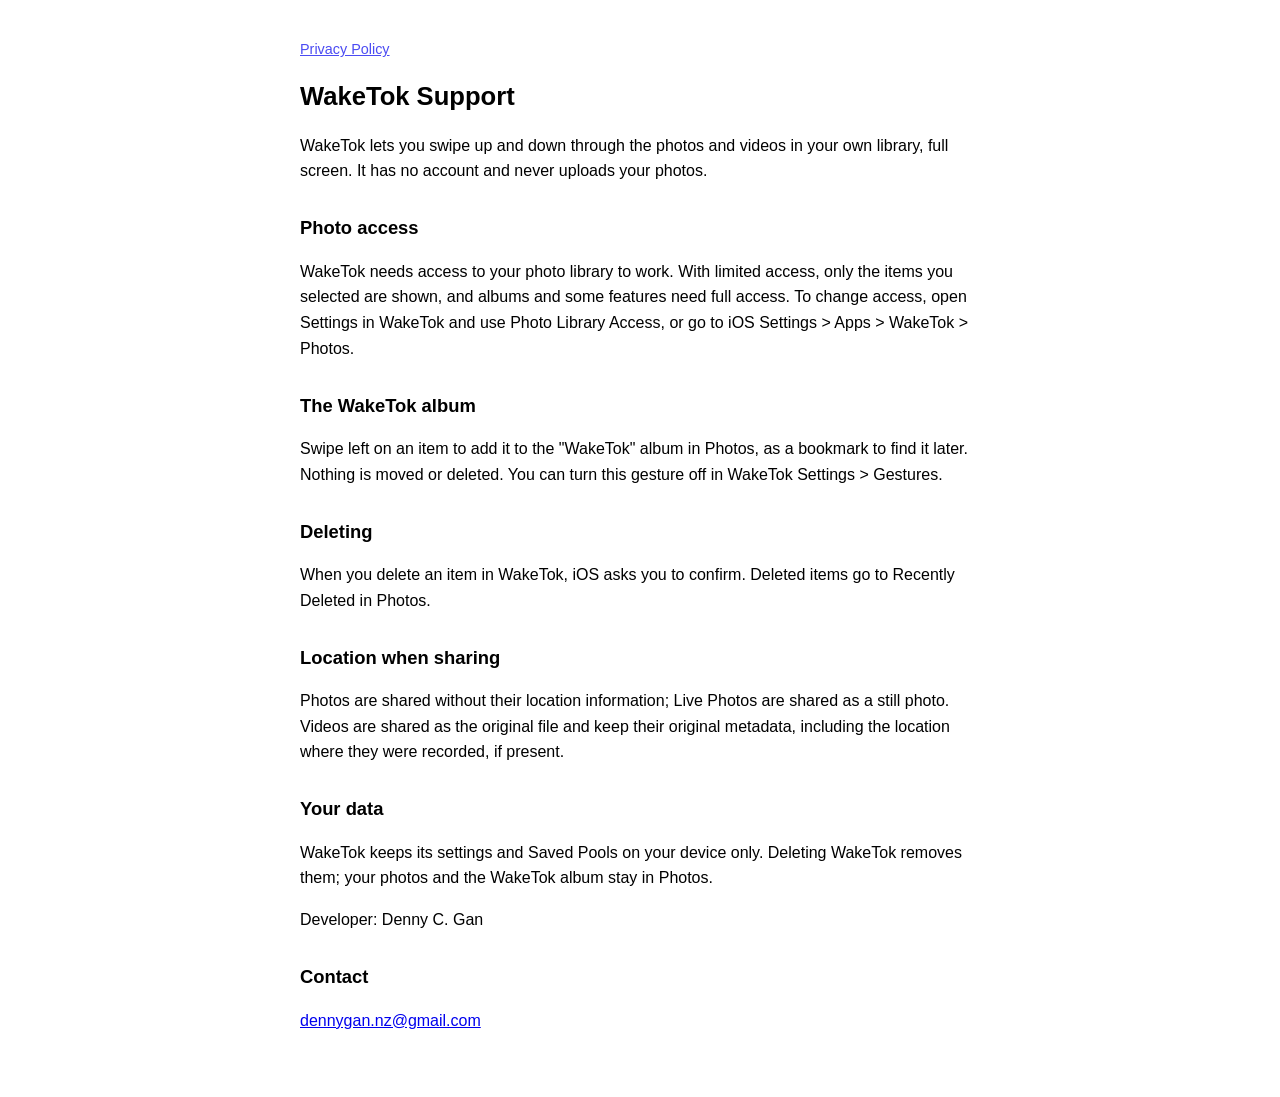
==== support/index.html @ 3687716e "Add privacy and support pages" ====
<!doctype html>
<html lang="en">
<head>
<meta charset="utf-8">
<meta name="viewport" content="width=device-width, initial-scale=1">
<title>WakeTok Support</title>
<link rel="stylesheet" href="../style.css">
</head>
<body>
<main>
<p class="nav"><a href="../privacy/">Privacy Policy</a></p>

<h1>WakeTok Support</h1>
<p>WakeTok lets you swipe up and down through the photos and videos in your own library, full screen. It has no account and never uploads your photos.</p>

<h2>Photo access</h2>
<p>WakeTok needs access to your photo library to work. With limited access, only the items you selected are shown, and albums and some features need full access. To change access, open Settings in WakeTok and use Photo Library Access, or go to iOS Settings &gt; Apps &gt; WakeTok &gt; Photos.</p>

<h2>The WakeTok album</h2>
<p>Swipe left on an item to add it to the "WakeTok" album in Photos, as a bookmark to find it later. Nothing is moved or deleted. You can turn this gesture off in WakeTok Settings &gt; Gestures.</p>

<h2>Deleting</h2>
<p>When you delete an item in WakeTok, iOS asks you to confirm. Deleted items go to Recently Deleted in Photos.</p>

<h2>Location when sharing</h2>
<p>Photos are shared without their location information; Live Photos are shared as a still photo. Videos are shared as the original file and keep their original metadata, including the location where they were recorded, if present.</p>

<h2>Your data</h2>
<p>WakeTok keeps its settings and Saved Pools on your device only. Deleting WakeTok removes them; your photos and the WakeTok album stay in Photos.</p>

<p>Developer: Denny C. Gan</p>

<h2>Contact</h2>
<p><a href="mailto:dennygan.nz@gmail.com">dennygan.nz@gmail.com</a></p>
</main>
</body>
</html>
---- style.css ----
:root { color-scheme: light dark; }
body { margin: 0; font: 16px/1.6 -apple-system, BlinkMacSystemFont, "Segoe UI", sans-serif; }
main { max-width: 680px; margin: 0 auto; padding: 24px 20px 48px; }
h1 { font-size: 1.6em; margin: 0.4em 0; }
h2 { font-size: 1.15em; margin-top: 1.6em; }
.meta, .nav { opacity: 0.7; font-size: 0.9em; }
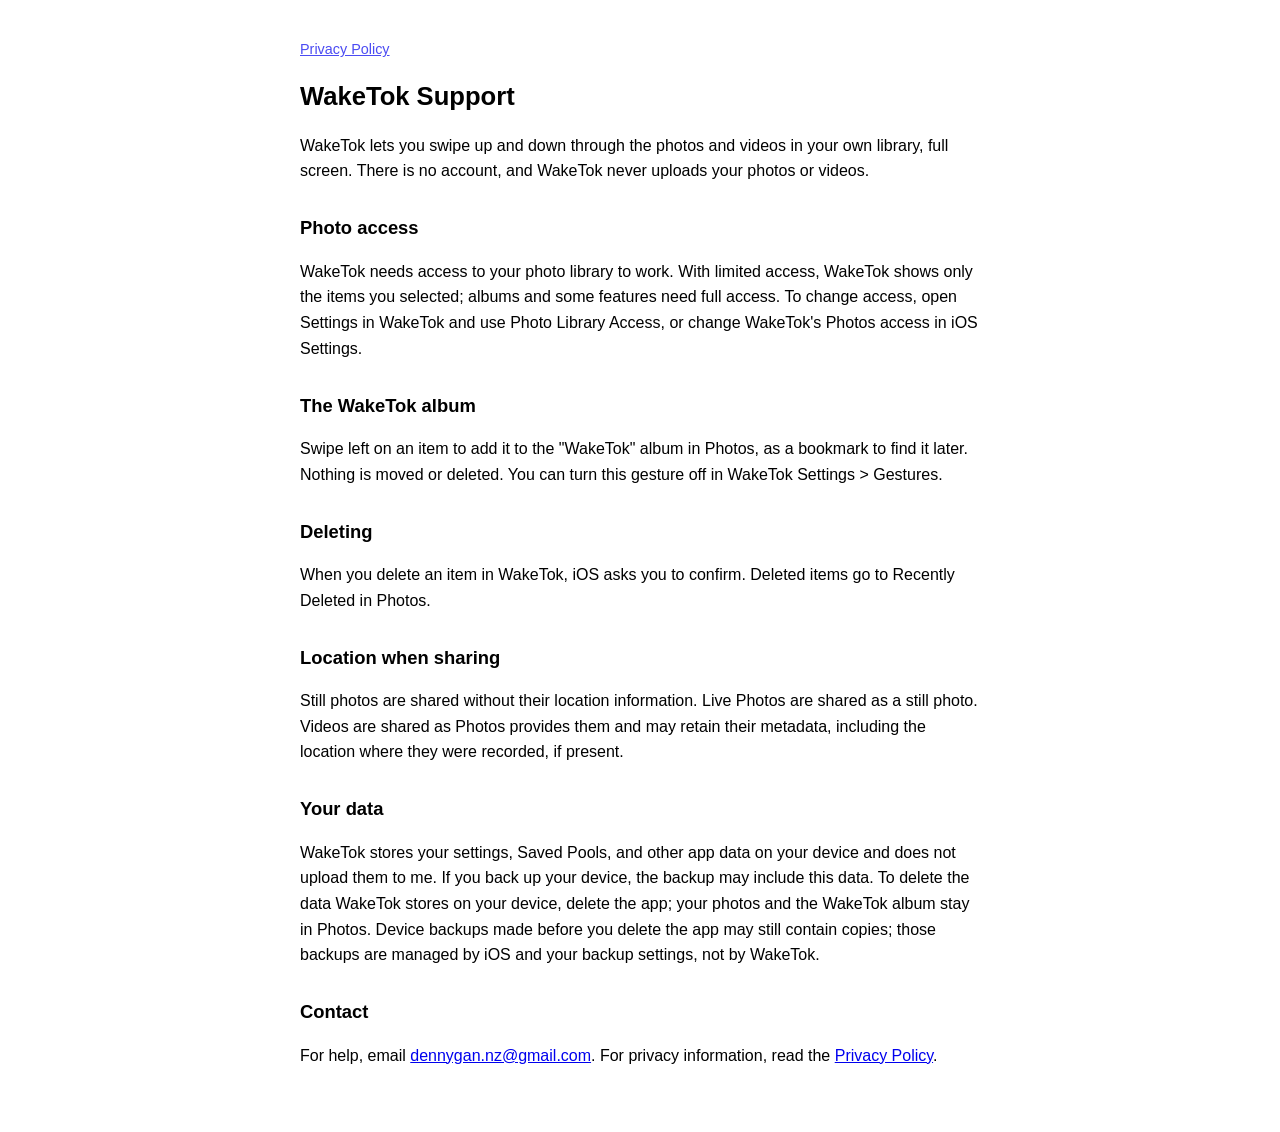
==== commit 32bdc141: "Rewrite the privacy policy and align the support page" ====
--- a/support/index.html
+++ b/support/index.html
@@ -11,10 +11,10 @@
 <p class="nav"><a href="../privacy/">Privacy Policy</a></p>
 
 <h1>WakeTok Support</h1>
-<p>WakeTok lets you swipe up and down through the photos and videos in your own library, full screen. It has no account and never uploads your photos.</p>
+<p>WakeTok lets you swipe up and down through the photos and videos in your own library, full screen. There is no account, and WakeTok never uploads your photos or videos.</p>
 
 <h2>Photo access</h2>
-<p>WakeTok needs access to your photo library to work. With limited access, only the items you selected are shown, and albums and some features need full access. To change access, open Settings in WakeTok and use Photo Library Access, or go to iOS Settings &gt; Apps &gt; WakeTok &gt; Photos.</p>
+<p>WakeTok needs access to your photo library to work. With limited access, WakeTok shows only the items you selected; albums and some features need full access. To change access, open Settings in WakeTok and use Photo Library Access, or change WakeTok's Photos access in iOS Settings.</p>
 
 <h2>The WakeTok album</h2>
 <p>Swipe left on an item to add it to the "WakeTok" album in Photos, as a bookmark to find it later. Nothing is moved or deleted. You can turn this gesture off in WakeTok Settings &gt; Gestures.</p>
@@ -23,15 +23,13 @@
 <p>When you delete an item in WakeTok, iOS asks you to confirm. Deleted items go to Recently Deleted in Photos.</p>
 
 <h2>Location when sharing</h2>
-<p>Photos are shared without their location information; Live Photos are shared as a still photo. Videos are shared as the original file and keep their original metadata, including the location where they were recorded, if present.</p>
+<p>Still photos are shared without their location information. Live Photos are shared as a still photo. Videos are shared as Photos provides them and may retain their metadata, including the location where they were recorded, if present.</p>
 
 <h2>Your data</h2>
-<p>WakeTok keeps its settings and Saved Pools on your device only. Deleting WakeTok removes them; your photos and the WakeTok album stay in Photos.</p>
-
-<p>Developer: Denny C. Gan</p>
+<p>WakeTok stores your settings, Saved Pools, and other app data on your device and does not upload them to me. If you back up your device, the backup may include this data. To delete the data WakeTok stores on your device, delete the app; your photos and the WakeTok album stay in Photos. Device backups made before you delete the app may still contain copies; those backups are managed by iOS and your backup settings, not by WakeTok.</p>
 
 <h2>Contact</h2>
-<p><a href="mailto:dennygan.nz@gmail.com">dennygan.nz@gmail.com</a></p>
+<p>For help, email <a href="mailto:dennygan.nz@gmail.com">dennygan.nz@gmail.com</a>. For privacy information, read the <a href="../privacy/">Privacy Policy</a>.</p>
 </main>
 </body>
 </html>
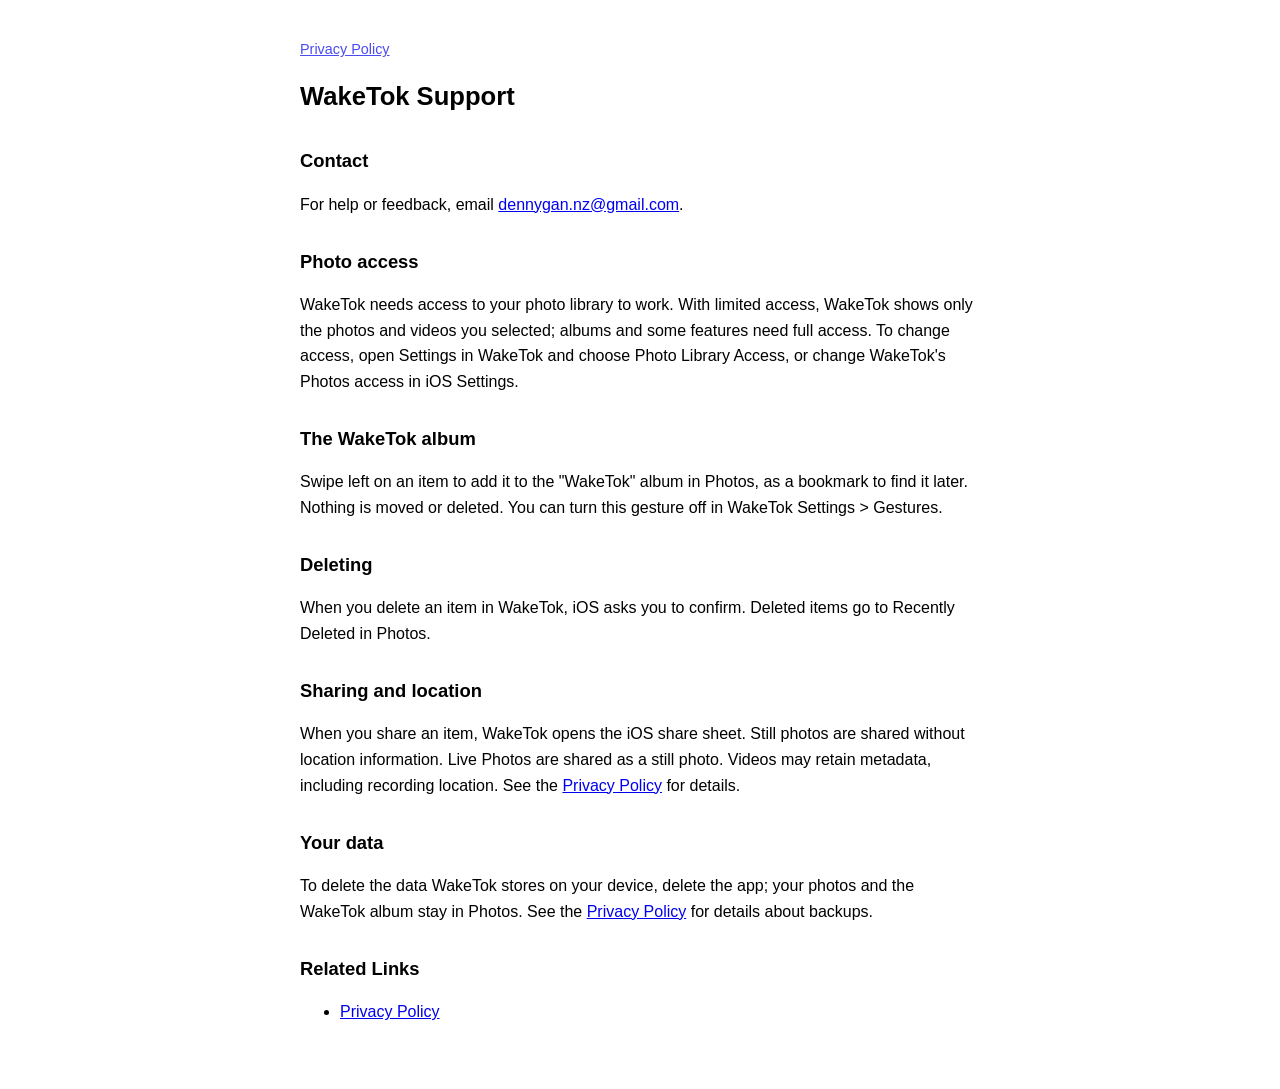
==== commit 130c28b4: "Streamline the support page" ====
--- a/support/index.html
+++ b/support/index.html
@@ -11,10 +11,12 @@
 <p class="nav"><a href="../privacy/">Privacy Policy</a></p>
 
 <h1>WakeTok Support</h1>
-<p>WakeTok lets you swipe up and down through the photos and videos in your own library, full screen. There is no account, and WakeTok never uploads your photos or videos.</p>
+
+<h2>Contact</h2>
+<p>For help or feedback, email <a href="mailto:dennygan.nz@gmail.com">dennygan.nz@gmail.com</a>.</p>
 
 <h2>Photo access</h2>
-<p>WakeTok needs access to your photo library to work. With limited access, WakeTok shows only the items you selected; albums and some features need full access. To change access, open Settings in WakeTok and use Photo Library Access, or change WakeTok's Photos access in iOS Settings.</p>
+<p>WakeTok needs access to your photo library to work. With limited access, WakeTok shows only the photos and videos you selected; albums and some features need full access. To change access, open Settings in WakeTok and choose Photo Library Access, or change WakeTok's Photos access in iOS Settings.</p>
 
 <h2>The WakeTok album</h2>
 <p>Swipe left on an item to add it to the "WakeTok" album in Photos, as a bookmark to find it later. Nothing is moved or deleted. You can turn this gesture off in WakeTok Settings &gt; Gestures.</p>
@@ -22,14 +24,16 @@
 <h2>Deleting</h2>
 <p>When you delete an item in WakeTok, iOS asks you to confirm. Deleted items go to Recently Deleted in Photos.</p>
 
-<h2>Location when sharing</h2>
-<p>Still photos are shared without their location information. Live Photos are shared as a still photo. Videos are shared as Photos provides them and may retain their metadata, including the location where they were recorded, if present.</p>
+<h2>Sharing and location</h2>
+<p>When you share an item, WakeTok opens the iOS share sheet. Still photos are shared without location information. Live Photos are shared as a still photo. Videos may retain metadata, including recording location. See the <a href="../privacy/">Privacy Policy</a> for details.</p>
 
 <h2>Your data</h2>
-<p>WakeTok stores your settings, Saved Pools, and other app data on your device and does not upload them to me. If you back up your device, the backup may include this data. To delete the data WakeTok stores on your device, delete the app; your photos and the WakeTok album stay in Photos. Device backups made before you delete the app may still contain copies; those backups are managed by iOS and your backup settings, not by WakeTok.</p>
+<p>To delete the data WakeTok stores on your device, delete the app; your photos and the WakeTok album stay in Photos. See the <a href="../privacy/">Privacy Policy</a> for details about backups.</p>
 
-<h2>Contact</h2>
-<p>For help, email <a href="mailto:dennygan.nz@gmail.com">dennygan.nz@gmail.com</a>. For privacy information, read the <a href="../privacy/">Privacy Policy</a>.</p>
+<h2>Related Links</h2>
+<ul>
+<li><a href="../privacy/">Privacy Policy</a></li>
+</ul>
 </main>
 </body>
 </html>
